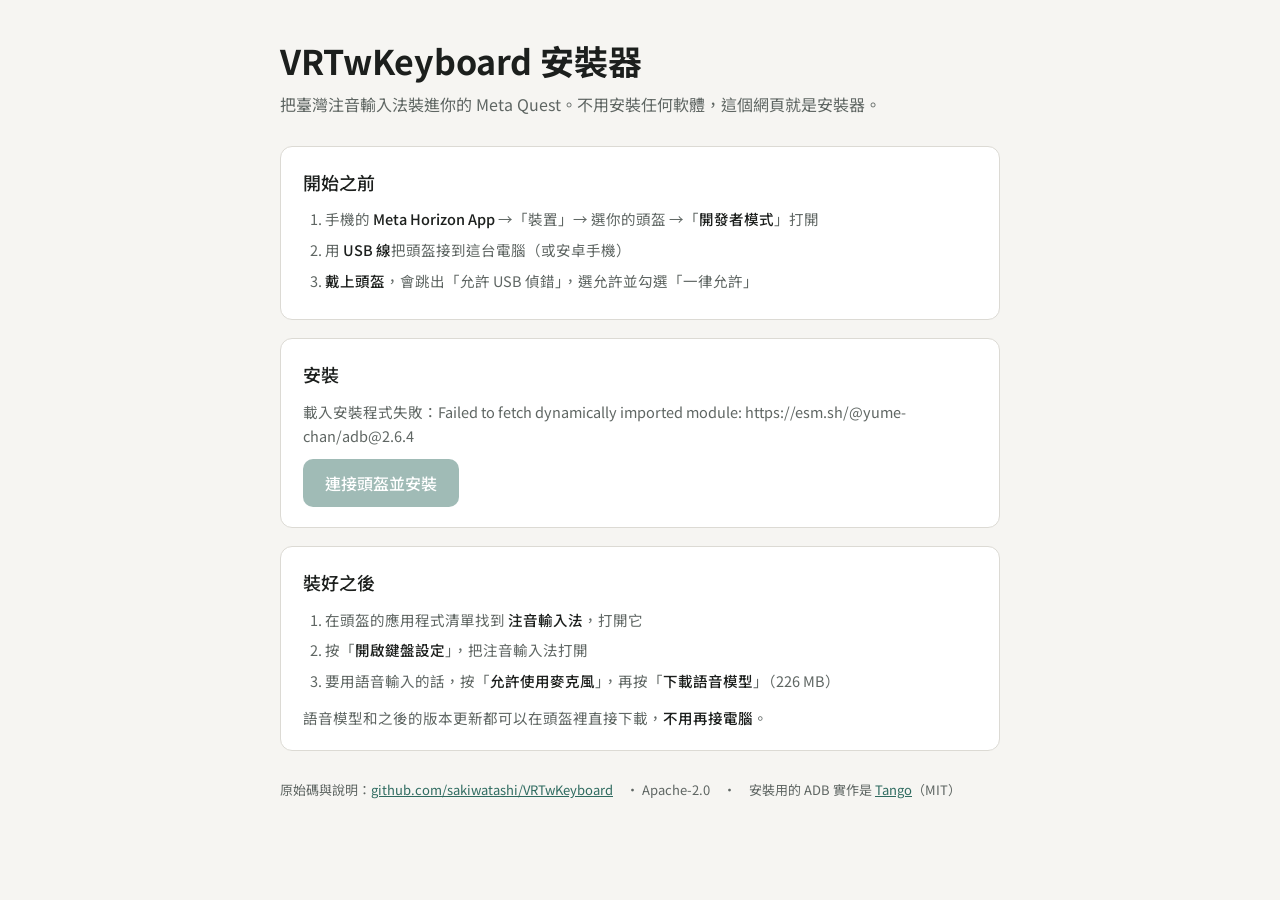
==== docs/index.html @ 4929b1c5 "debug: 印出 authenticate 階段收到的原始 ADB 封包 adb server 沒在跑，排除跟瀏覽器搶 USB 介面的可能；下一步要看 頭盔到底有沒有回應，還是回應了但卡在協商的哪一" ====
<!doctype html>
<html lang="zh-Hant">
<head>
<meta charset="utf-8">
<meta name="viewport" content="width=device-width, initial-scale=1, viewport-fit=cover">
<title>VRTwKeyboard 安裝器</title>
<link rel="stylesheet" href="https://fonts.googleapis.com/css2?family=Noto+Sans+TC:wght@400;500;700&display=swap">
<style>
  :root {
    --ground: #f6f5f2;
    --card: #ffffff;
    --ink: #1c1f1d;
    --dim: #5f6663;
    --line: #dcdad4;
    --jade: #2f6b60;
    --jade-soft: #e6efeb;
    --gold: #8a6a12;
    --danger: #9e2820;
  }
  @media (prefers-color-scheme: dark) {
    :root:not([data-theme="light"]) {
      --ground: #14181a; --card: #1c2225; --ink: #e6ece9; --dim: #97a29e;
      --line: #2d3538; --jade: #7fc0b0; --jade-soft: #1e2a2a; --gold: #d9b84a; --danger: #e08a7e;
    }
  }
  :root[data-theme="dark"] {
    --ground: #14181a; --card: #1c2225; --ink: #e6ece9; --dim: #97a29e;
    --line: #2d3538; --jade: #7fc0b0; --jade-soft: #1e2a2a; --gold: #d9b84a; --danger: #e08a7e;
  }
  * { box-sizing: border-box; }
  body {
    margin: 0; background: var(--ground); color: var(--ink);
    font-family: "Noto Sans TC", system-ui, sans-serif; line-height: 1.7;
  }
  .wrap { max-width: 760px; margin: 0 auto; padding-block: 40px 64px; padding-left: 20px; padding-right: 20px; }
  h1 { font-size: clamp(26px, 5vw, 34px); margin: 0 0 8px; line-height: 1.25; text-wrap: balance; }
  .sub { color: var(--dim); margin: 0 0 28px; }
  .card {
    background: var(--card); border: 1px solid var(--line); border-radius: 12px;
    padding: 20px 22px; margin-bottom: 18px;
  }
  .card h2 { font-size: 18px; margin: 0 0 10px; font-weight: 500; }
  .card p { margin: 0 0 10px; color: var(--dim); font-size: 14.5px; }
  .card p:last-child { margin-bottom: 0; }
  ol { margin: 0; padding-left: 22px; color: var(--dim); font-size: 14.5px; }
  ol li { margin-bottom: 6px; }
  strong { color: var(--ink); font-weight: 500; }
  button {
    appearance: none; font-family: inherit; font-size: 16px; font-weight: 500;
    padding: 12px 22px; border-radius: 10px; cursor: pointer;
    background: var(--jade); color: #fff; border: 0;
  }
  button:disabled { opacity: .45; cursor: not-allowed; }
  button.ghost { background: transparent; color: var(--jade); border: 1px solid var(--jade); }
  .row { display: flex; gap: 10px; flex-wrap: wrap; align-items: center; margin-top: 4px; }
  #log {
    margin-top: 14px; font-size: 13px; font-family: ui-monospace, "Cascadia Mono", monospace;
    background: var(--jade-soft); border-radius: 8px; padding: 12px 14px;
    white-space: pre-wrap; word-break: break-word; max-height: 300px; overflow-y: auto;
    color: var(--ink);
  }
  #log:empty { display: none; }
  .bar { height: 8px; background: var(--line); border-radius: 999px; overflow: hidden; margin-top: 12px; }
  .bar > i { display: block; height: 100%; width: 0; background: var(--jade); transition: width .2s; }
  .warn { color: var(--danger); }
  .ok { color: var(--jade); font-weight: 500; }
  code { background: var(--jade-soft); padding: 2px 6px; border-radius: 4px; font-size: 13px; }
  a { color: var(--jade); }
  .foot { color: var(--dim); font-size: 13px; margin-top: 28px; }
  #unsupported { display: none; }
</style>
</head>
<body>
<div class="wrap">
  <h1>VRTwKeyboard 安裝器</h1>
  <p class="sub">把臺灣注音輸入法裝進你的 Meta Quest。不用安裝任何軟體，這個網頁就是安裝器。</p>

  <div class="card" id="unsupported">
    <h2 class="warn">這個瀏覽器不支援</h2>
    <p>安裝需要 <strong>WebUSB</strong>，只有 Chromium 系的瀏覽器有：<strong>Chrome</strong>、<strong>Edge</strong>、<strong>Opera</strong>。
       Safari 與 Firefox 都不支援。</p>
    <p>手機也可以——用<strong>安卓手機的 Chrome</strong> 加一條 OTG 線同樣能裝。iPhone 不行。</p>
    <p>另外，<strong>不能用頭盔自己的瀏覽器</strong>：裝置沒辦法用 USB 連自己。</p>
  </div>

  <div class="card">
    <h2>開始之前</h2>
    <ol>
      <li>手機的 <strong>Meta Horizon App</strong> →「裝置」→ 選你的頭盔 →「<strong>開發者模式</strong>」打開</li>
      <li>用 <strong>USB 線</strong>把頭盔接到這台電腦（或安卓手機）</li>
      <li><strong>戴上頭盔</strong>，會跳出「允許 USB 偵錯」，選允許並勾選「一律允許」</li>
    </ol>
  </div>

  <div class="card">
    <h2>安裝</h2>
    <p id="status">準備好之後按下面的按鈕，瀏覽器會請你選擇裝置。</p>
    <div class="row">
      <button id="install">連接頭盔並安裝</button>
      <button id="reload" class="ghost" hidden>重新開始</button>
    </div>
    <div class="bar" hidden id="barwrap"><i id="bar"></i></div>
    <div id="log"></div>
  </div>

  <div class="card">
    <h2>裝好之後</h2>
    <ol>
      <li>在頭盔的應用程式清單找到 <strong>注音輸入法</strong>，打開它</li>
      <li>按「<strong>開啟鍵盤設定</strong>」，把注音輸入法打開</li>
      <li>要用語音輸入的話，按「<strong>允許使用麥克風</strong>」，再按「<strong>下載語音模型</strong>」（226 MB）</li>
    </ol>
    <p style="margin-top:12px">語音模型和之後的版本更新都可以在頭盔裡直接下載，<strong>不用再接電腦</strong>。</p>
  </div>

  <p class="foot">
    原始碼與說明：<a href="https://github.com/sakiwatashi/VRTwKeyboard">github.com/sakiwatashi/VRTwKeyboard</a>　·
    Apache-2.0　·　安裝用的 ADB 實作是 <a href="https://github.com/yume-chan/ya-webadb">Tango</a>（MIT）
  </p>
</div>

<script type="module">
const REPO = "sakiwatashi/VRTwKeyboard";
const logEl = document.getElementById("log");
const statusEl = document.getElementById("status");
const installBtn = document.getElementById("install");
const reloadBtn = document.getElementById("reload");
const barWrap = document.getElementById("barwrap");
const bar = document.getElementById("bar");

function log(line, cls) {
  const span = document.createElement("div");
  if (cls) span.className = cls;
  span.textContent = line;
  logEl.appendChild(span);
  logEl.scrollTop = logEl.scrollHeight;
}
function setProgress(fraction) {
  barWrap.hidden = false;
  bar.style.width = Math.max(0, Math.min(1, fraction)) * 100 + "%";
}

if (!("usb" in navigator)) {
  document.getElementById("unsupported").style.display = "block";
  installBtn.disabled = true;
  statusEl.textContent = "這個瀏覽器沒有 WebUSB，無法安裝。";
}

// 函式庫在「頁面載入時」就開始抓，不能等按鈕按下去才抓。
// Chrome 要求 requestDevice() 必須在使用者點擊後的短暫授權期內呼叫（約 5 秒），
// 而從 esm.sh 抓四個模組要好幾秒——等載完授權期早就過了，
// 瀏覽器會回「Must be handling a user gesture to show a permission request」。
// 2026-09-17 實機就是這樣失敗的。
let libraries = null;
const librariesReady = (async () => {
  const [adbMod, usbMod, credMod, binMod] = await Promise.all([
    import("https://esm.sh/@yume-chan/adb@2.6.4"),
    import("https://esm.sh/@yume-chan/adb-daemon-webusb@2.3.2"),
    import("https://esm.sh/@yume-chan/adb-credential-web@2.1.0"),
    import("https://esm.sh/@yume-chan/android-bin@2.1.0"),
  ]);
  const loaded = {
    Adb: adbMod.Adb,
    AdbDaemonTransport: adbMod.AdbDaemonTransport,
    AdbDaemonWebUsbDeviceManager: usbMod.AdbDaemonWebUsbDeviceManager,
    // 這個是 default export，不是具名匯出
    AdbWebCredentialStore: credMod.default ?? credMod.AdbWebCredentialStore,
    PackageManager: binMod.PackageManager,
  };
  for (const [name, value] of Object.entries(loaded)) {
    if (!value) throw new Error("函式庫載入不完整：缺少 " + name);
  }
  libraries = loaded;
  return loaded;
})();

if ("usb" in navigator) {
  const original = installBtn.textContent;
  installBtn.disabled = true;
  installBtn.textContent = "準備中…";
  librariesReady.then(
    () => {
      installBtn.disabled = false;
      installBtn.textContent = original;
      statusEl.textContent = "準備好了。按下面的按鈕，瀏覽器會請你選擇裝置。";
    },
    (error) => {
      installBtn.textContent = original;
      statusEl.textContent = "載入安裝程式失敗：" + (error && error.message ? error.message : error);
    },
  );
}

reloadBtn.addEventListener("click", () => location.reload());

installBtn.addEventListener("click", async () => {
  installBtn.disabled = true;
  logEl.textContent = "";
  try {
    await run();
  } catch (error) {
    log("失敗：" + (error && error.message ? error.message : error), "warn");
    statusEl.textContent = "沒有裝成功。看下面的訊息，修正之後可以重試。";
    reloadBtn.hidden = false;
    installBtn.disabled = false;
  }
});

async function run() {
  // **第一件事就是跳選裝置的視窗**，不要先做任何會花時間的事——
  // 瀏覽器的授權期很短，中間插一個網路請求就會過期。
  if (!libraries) throw new Error("安裝程式還在載入，請等按鈕變成可按再試");
  const { Adb, AdbDaemonTransport, AdbDaemonWebUsbDeviceManager, AdbWebCredentialStore, PackageManager } = libraries;

  const manager = AdbDaemonWebUsbDeviceManager.BROWSER;
  if (!manager) throw new Error("這個瀏覽器不支援 WebUSB");

  statusEl.textContent = "請在跳出的視窗選擇你的頭盔。";
  log("等待選擇裝置…");
  const device = await manager.requestDevice();
  if (!device) throw new Error("沒有選擇裝置（視窗被關掉，或清單裡沒有頭盔）");
  log("裝置：" + (device.name || "Quest"));

  statusEl.textContent = "連線中。如果頭盔跳出「允許 USB 偵錯」，請戴上頭盔按允許。";
  log("連線中…（頭盔上可能要按「允許 USB 偵錯」）");
  const connection = await device.connect();
  log("USB 已開啟，等待頭盔回應偵錯授權…");

  // 除錯用：把收到的原始 ADB 封包印出來，這樣卡住時能看出
  // 究竟是頭盔完全沒回應、還是有回應但卡在協商的哪一步。
  try {
    const [passthrough, tap] = connection.readable.tee();
    connection.readable = passthrough;
    (async () => {
      const reader = tap.getReader();
      try {
        for (;;) {
          const { done, value } = await reader.read();
          if (done) break;
          log(
            "封包 <- " +
              JSON.stringify(value, (_key, v) => (v instanceof Uint8Array ? "<" + v.length + " bytes>" : v)),
          );
        }
      } catch (e) {
        // 連線關閉或出錯時 tee 出來的分支也會跟著結束，不用特別處理
      }
    })();
  } catch (e) {
    log("（無法窺視底層封包：" + (e && e.message ? e.message : e) + "）");
  }

  const credential = new AdbWebCredentialStore("VRTwKeyboard");
  const authTimeout = new Promise((_, reject) =>
    setTimeout(
      () =>
        reject(
          new Error(
            "等了 20 秒頭盔都沒回應。請戴上頭盔看有沒有跳出「允許 USB 偵錯」的視窗並按允許；" +
              "如果沒有跳出，去頭盔的「設定 > 系統 > 開發人員」確認 USB 偵錯是開著的，" +
              "然後按「重新開始」再試一次。",
          ),
        ),
      20000,
    ),
  );
  const transport = await Promise.race([
    AdbDaemonTransport.authenticate({
      serial: device.serial,
      connection,
      credentialStore: credential,
    }),
    authTimeout,
  ]);
  const adb = new Adb(transport);
  log("已連線", "ok");

  statusEl.textContent = "取得最新版本…";
  log("查詢最新 release…");
  const release = await fetch("https://api.github.com/repos/" + REPO + "/releases/latest", {
    headers: { Accept: "application/vnd.github+json" },
  }).then((r) => {
    if (!r.ok) throw new Error("查不到 release（HTTP " + r.status + "）");
    return r.json();
  });
  const asset = (release.assets || []).find((a) => a.name.toLowerCase().endsWith(".apk"));
  if (!asset) throw new Error(release.tag_name + " 沒有附 APK");
  log("版本 " + release.tag_name + "　" + (asset.size / 1048576).toFixed(1) + " MB");

  statusEl.textContent = "下載 APK…";
  const response = await fetch(asset.browser_download_url);
  if (!response.ok) throw new Error("下載失敗（HTTP " + response.status + "）");
  const total = asset.size;
  const reader = response.body.getReader();
  const chunks = [];
  let received = 0;
  while (true) {
    const { done, value } = await reader.read();
    if (done) break;
    chunks.push(value);
    received += value.length;
    setProgress(received / total);
    statusEl.textContent = "下載 APK… " + (received / 1048576).toFixed(1) + " / " + (total / 1048576).toFixed(1) + " MB";
  }
  const apk = new Blob(chunks, { type: "application/vnd.android.package-archive" });
  log("下載完成 " + (apk.size / 1048576).toFixed(1) + " MB", "ok");
  if (apk.size !== total) throw new Error("下載的大小不對，可能中斷了");

  statusEl.textContent = "安裝中。這一步可能要一兩分鐘，不要拔線。";
  log("安裝中…（不要拔線）");
  setProgress(0);
  const pm = new PackageManager(adb);
  try {
    await pm.installStream(apk.size, apk.stream());
  } catch (error) {
    const message = String((error && error.message) || error);
    // 裝過舊版（例如自己建置的 debug 版）的人一定會撞到這個：
    // Android 不允許用不同金鑰覆蓋安裝。訊息本身看不懂，要翻成人話並給出路。
    if (message.includes("SIGNATURE") || message.includes("UPDATE_INCOMPATIBLE")) {
      log("偵測到裝置上已有另一個來源的舊版本。", "warn");
      statusEl.textContent = "需要先移除舊版才能安裝。舊版的語音模型也會一併刪掉。";
      if (!confirm(`裝置上已經有一個用不同金鑰簽署的舊版本（例如你自己建置的版本）。

Android 不允許直接覆蓋，必須先移除舊版。
移除會連同已下載的語音模型一起刪掉，之後可以在頭盔裡重新下載。

要移除並繼續嗎？`)) {
        throw new Error("已取消。你也可以自己在頭盔上移除「注音輸入法」之後再試一次。");
      }
      log("移除舊版…");
      await pm.uninstall("tw.pinnedbopomofo.quest");
      log("已移除，重新安裝…");
      const retry = await fetch(asset.browser_download_url);
      if (!retry.ok) throw new Error("重新下載失敗（HTTP " + retry.status + "）");
      await pm.installStream(asset.size, retry.body);
    } else {
      throw error;
    }
  }
  log("安裝完成", "ok");

  statusEl.textContent = "啟用輸入法…";
  try {
    await adb.subprocess.noneProtocol.spawnWaitText(
      "ime enable tw.pinnedbopomofo.quest/.ZhuyinImeService",
    );
    await adb.subprocess.noneProtocol.spawnWaitText(
      "ime set tw.pinnedbopomofo.quest/.ZhuyinImeService",
    );
    const list = await adb.subprocess.noneProtocol.spawnWaitText("ime list -s");
    if (list.includes("tw.pinnedbopomofo.quest")) {
      log("輸入法已啟用", "ok");
    } else {
      log("自動啟用沒成功，請在頭盔裡的 App 按「開啟鍵盤設定」手動打開。");
    }
  } catch (error) {
    log("自動啟用沒成功，請在頭盔裡的 App 按「開啟鍵盤設定」手動打開。");
  }

  setProgress(1);
  statusEl.textContent = "裝好了！可以拔線，接下來的步驟在頭盔裡完成。";
  log("完成。請看下面「裝好之後」的三個步驟。", "ok");
  reloadBtn.hidden = false;
  await adb.close().catch(() => {});
}
</script>
</body>
</html>
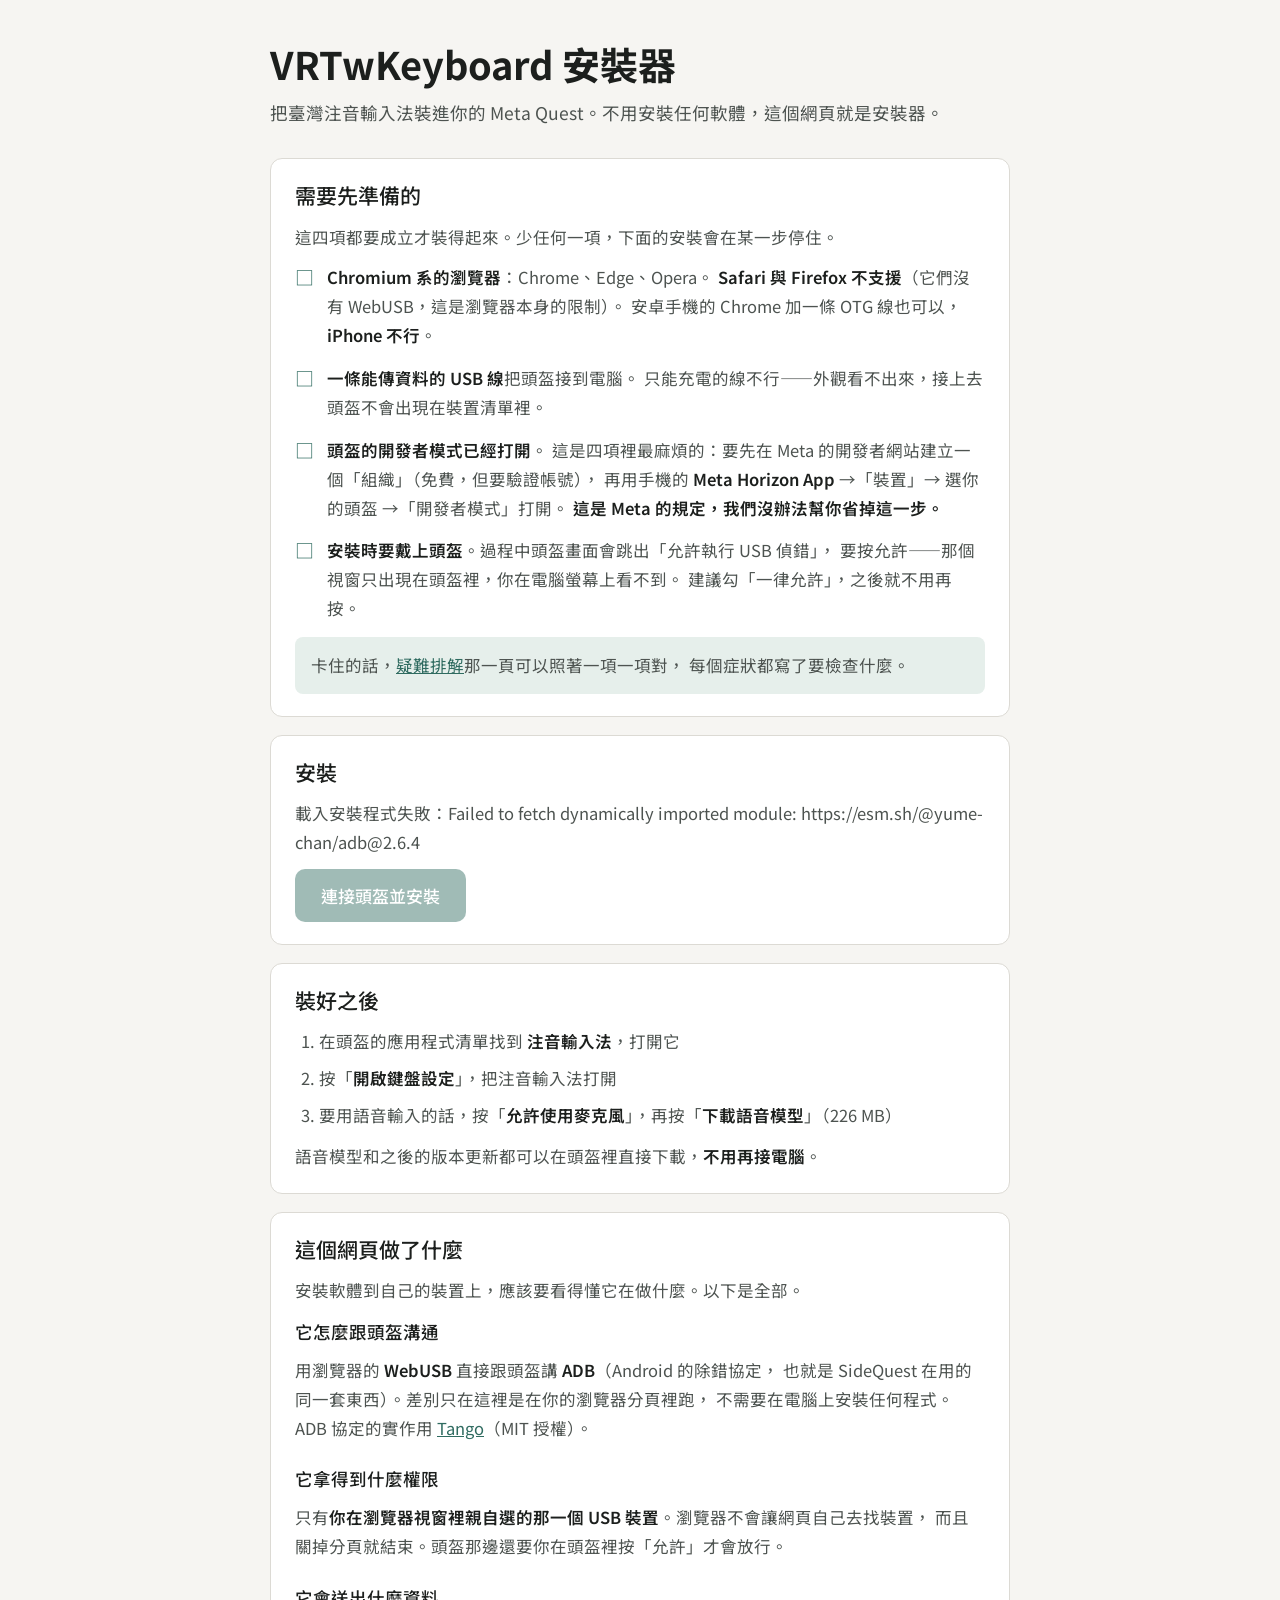
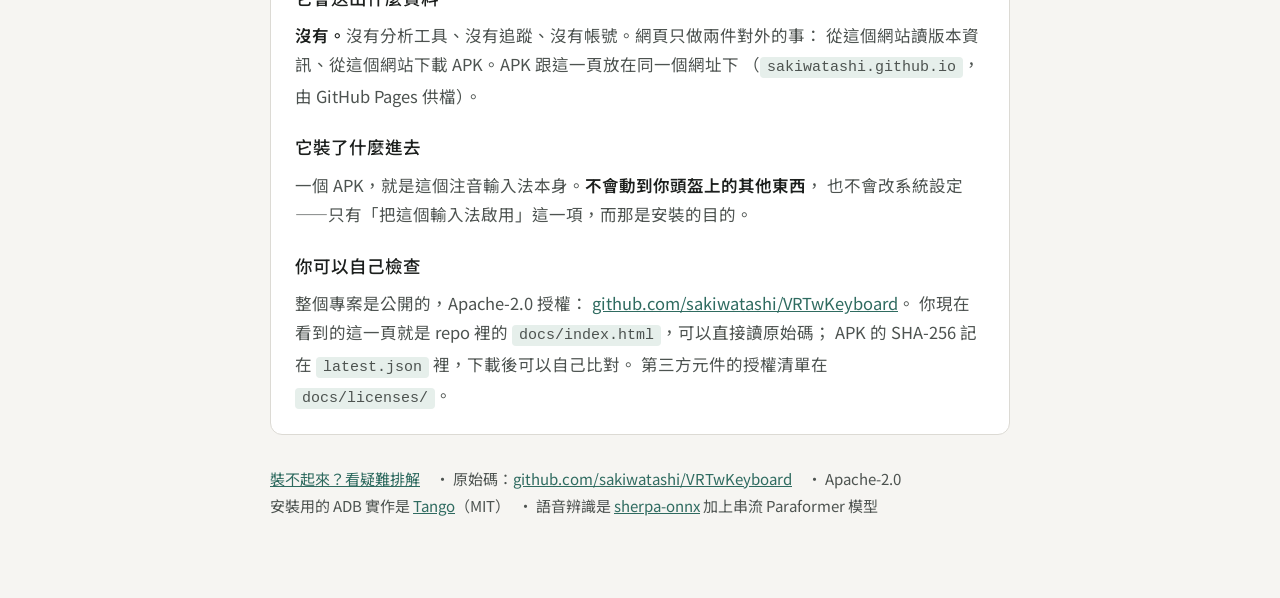
==== commit 4f45fd4c: "feat: 安裝頁字體放大、補上前提條件與透明度說明，新增疑難排解頁 使用者回報網頁的字太小，而且「不用安裝任何軟體」這句話容易讓人以為 什麼都不用準備——實際上開發者模式那一關擋掉很多人。  - 內" ====
--- a/docs/index.html
+++ b/docs/index.html
@@ -5,70 +5,7 @@
 <meta name="viewport" content="width=device-width, initial-scale=1, viewport-fit=cover">
 <title>VRTwKeyboard 安裝器</title>
 <link rel="stylesheet" href="https://fonts.googleapis.com/css2?family=Noto+Sans+TC:wght@400;500;700&display=swap">
-<style>
-  :root {
-    --ground: #f6f5f2;
-    --card: #ffffff;
-    --ink: #1c1f1d;
-    --dim: #5f6663;
-    --line: #dcdad4;
-    --jade: #2f6b60;
-    --jade-soft: #e6efeb;
-    --gold: #8a6a12;
-    --danger: #9e2820;
-  }
-  @media (prefers-color-scheme: dark) {
-    :root:not([data-theme="light"]) {
-      --ground: #14181a; --card: #1c2225; --ink: #e6ece9; --dim: #97a29e;
-      --line: #2d3538; --jade: #7fc0b0; --jade-soft: #1e2a2a; --gold: #d9b84a; --danger: #e08a7e;
-    }
-  }
-  :root[data-theme="dark"] {
-    --ground: #14181a; --card: #1c2225; --ink: #e6ece9; --dim: #97a29e;
-    --line: #2d3538; --jade: #7fc0b0; --jade-soft: #1e2a2a; --gold: #d9b84a; --danger: #e08a7e;
-  }
-  * { box-sizing: border-box; }
-  body {
-    margin: 0; background: var(--ground); color: var(--ink);
-    font-family: "Noto Sans TC", system-ui, sans-serif; line-height: 1.7;
-  }
-  .wrap { max-width: 760px; margin: 0 auto; padding-block: 40px 64px; padding-left: 20px; padding-right: 20px; }
-  h1 { font-size: clamp(26px, 5vw, 34px); margin: 0 0 8px; line-height: 1.25; text-wrap: balance; }
-  .sub { color: var(--dim); margin: 0 0 28px; }
-  .card {
-    background: var(--card); border: 1px solid var(--line); border-radius: 12px;
-    padding: 20px 22px; margin-bottom: 18px;
-  }
-  .card h2 { font-size: 18px; margin: 0 0 10px; font-weight: 500; }
-  .card p { margin: 0 0 10px; color: var(--dim); font-size: 14.5px; }
-  .card p:last-child { margin-bottom: 0; }
-  ol { margin: 0; padding-left: 22px; color: var(--dim); font-size: 14.5px; }
-  ol li { margin-bottom: 6px; }
-  strong { color: var(--ink); font-weight: 500; }
-  button {
-    appearance: none; font-family: inherit; font-size: 16px; font-weight: 500;
-    padding: 12px 22px; border-radius: 10px; cursor: pointer;
-    background: var(--jade); color: #fff; border: 0;
-  }
-  button:disabled { opacity: .45; cursor: not-allowed; }
-  button.ghost { background: transparent; color: var(--jade); border: 1px solid var(--jade); }
-  .row { display: flex; gap: 10px; flex-wrap: wrap; align-items: center; margin-top: 4px; }
-  #log {
-    margin-top: 14px; font-size: 13px; font-family: ui-monospace, "Cascadia Mono", monospace;
-    background: var(--jade-soft); border-radius: 8px; padding: 12px 14px;
-    white-space: pre-wrap; word-break: break-word; max-height: 300px; overflow-y: auto;
-    color: var(--ink);
-  }
-  #log:empty { display: none; }
-  .bar { height: 8px; background: var(--line); border-radius: 999px; overflow: hidden; margin-top: 12px; }
-  .bar > i { display: block; height: 100%; width: 0; background: var(--jade); transition: width .2s; }
-  .warn { color: var(--danger); }
-  .ok { color: var(--jade); font-weight: 500; }
-  code { background: var(--jade-soft); padding: 2px 6px; border-radius: 4px; font-size: 13px; }
-  a { color: var(--jade); }
-  .foot { color: var(--dim); font-size: 13px; margin-top: 28px; }
-  #unsupported { display: none; }
-</style>
+<link rel="stylesheet" href="style.css">
 </head>
 <body>
 <div class="wrap">
@@ -84,12 +21,24 @@
   </div>
 
   <div class="card">
-    <h2>開始之前</h2>
-    <ol>
-      <li>手機的 <strong>Meta Horizon App</strong> →「裝置」→ 選你的頭盔 →「<strong>開發者模式</strong>」打開</li>
-      <li>用 <strong>USB 線</strong>把頭盔接到這台電腦（或安卓手機）</li>
-      <li><strong>戴上頭盔</strong>，會跳出「允許 USB 偵錯」，選允許並勾選「一律允許」</li>
-    </ol>
+    <h2>需要先準備的</h2>
+    <p>這四項都要成立才裝得起來。少任何一項，下面的安裝會在某一步停住。</p>
+    <ul class="req">
+      <li><strong>Chromium 系的瀏覽器</strong>：Chrome、Edge、Opera。
+          <strong>Safari 與 Firefox 不支援</strong>（它們沒有 WebUSB，這是瀏覽器本身的限制）。
+          安卓手機的 Chrome 加一條 OTG 線也可以，<strong>iPhone 不行</strong>。</li>
+      <li><strong>一條能傳資料的 USB 線</strong>把頭盔接到電腦。
+          只能充電的線不行——外觀看不出來，接上去頭盔不會出現在裝置清單裡。</li>
+      <li><strong>頭盔的開發者模式已經打開</strong>。
+          這是四項裡最麻煩的：要先在 Meta 的開發者網站建立一個「組織」（免費，但要驗證帳號），
+          再用手機的 <strong>Meta Horizon App</strong> →「裝置」→ 選你的頭盔 →「開發者模式」打開。
+          <strong>這是 Meta 的規定，我們沒辦法幫你省掉這一步。</strong></li>
+      <li><strong>安裝時要戴上頭盔</strong>。過程中頭盔畫面會跳出「允許執行 USB 偵錯」，
+          要按允許——那個視窗只出現在頭盔裡，你在電腦螢幕上看不到。
+          建議勾「一律允許」，之後就不用再按。</li>
+    </ul>
+    <p class="note">卡住的話，<a href="help.html">疑難排解</a>那一頁可以照著一項一項對，
+       每個症狀都寫了要檢查什麼。</p>
   </div>
 
   <div class="card">
@@ -113,9 +62,43 @@
     <p style="margin-top:12px">語音模型和之後的版本更新都可以在頭盔裡直接下載，<strong>不用再接電腦</strong>。</p>
   </div>
 
+  <div class="card">
+    <h2>這個網頁做了什麼</h2>
+    <p>安裝軟體到自己的裝置上，應該要看得懂它在做什麼。以下是全部。</p>
+
+    <h3>它怎麼跟頭盔溝通</h3>
+    <p>用瀏覽器的 <strong>WebUSB</strong> 直接跟頭盔講 <strong>ADB</strong>（Android 的除錯協定，
+       也就是 SideQuest 在用的同一套東西）。差別只在這裡是在你的瀏覽器分頁裡跑，
+       不需要在電腦上安裝任何程式。ADB 協定的實作用
+       <a href="https://github.com/yume-chan/ya-webadb">Tango</a>（MIT 授權）。</p>
+
+    <h3>它拿得到什麼權限</h3>
+    <p>只有<strong>你在瀏覽器視窗裡親自選的那一個 USB 裝置</strong>。瀏覽器不會讓網頁自己去找裝置，
+       而且關掉分頁就結束。頭盔那邊還要你在頭盔裡按「允許」才會放行。</p>
+
+    <h3>它會送出什麼資料</h3>
+    <p><strong>沒有。</strong>沒有分析工具、沒有追蹤、沒有帳號。網頁只做兩件對外的事：
+       從這個網站讀版本資訊、從這個網站下載 APK。APK 跟這一頁放在同一個網址下
+       （<code>sakiwatashi.github.io</code>，由 GitHub Pages 供檔）。</p>
+
+    <h3>它裝了什麼進去</h3>
+    <p>一個 APK，就是這個注音輸入法本身。<strong>不會動到你頭盔上的其他東西</strong>，
+       也不會改系統設定——只有「把這個輸入法啟用」這一項，而那是安裝的目的。</p>
+
+    <h3>你可以自己檢查</h3>
+    <p>整個專案是公開的，Apache-2.0 授權：
+       <a href="https://github.com/sakiwatashi/VRTwKeyboard">github.com/sakiwatashi/VRTwKeyboard</a>。
+       你現在看到的這一頁就是 repo 裡的 <code>docs/index.html</code>，可以直接讀原始碼；
+       APK 的 SHA-256 記在 <code>latest.json</code> 裡，下載後可以自己比對。
+       第三方元件的授權清單在 <code>docs/licenses/</code>。</p>
+  </div>
+
   <p class="foot">
-    原始碼與說明：<a href="https://github.com/sakiwatashi/VRTwKeyboard">github.com/sakiwatashi/VRTwKeyboard</a>　·
-    Apache-2.0　·　安裝用的 ADB 實作是 <a href="https://github.com/yume-chan/ya-webadb">Tango</a>（MIT）
+    <a href="help.html">裝不起來？看疑難排解</a>　·
+    原始碼：<a href="https://github.com/sakiwatashi/VRTwKeyboard">github.com/sakiwatashi/VRTwKeyboard</a>　·
+    Apache-2.0<br>
+    安裝用的 ADB 實作是 <a href="https://github.com/yume-chan/ya-webadb">Tango</a>（MIT）　·
+    語音辨識是 <a href="https://github.com/k2-fsa/sherpa-onnx">sherpa-onnx</a> 加上串流 Paraformer 模型
   </p>
 </div>
 
@@ -131,10 +114,12 @@
 function log(line, cls) {
   const span = document.createElement("div");
   if (cls) span.className = cls;
-  span.textContent = line;
+  const time = new Date().toTimeString().slice(0, 8) + "." + String(new Date().getMilliseconds()).padStart(3, "0");
+  span.textContent = "[" + time + "] " + line;
   logEl.appendChild(span);
   logEl.scrollTop = logEl.scrollHeight;
 }
+
 function setProgress(fraction) {
   barWrap.hidden = false;
   bar.style.width = Math.max(0, Math.min(1, fraction)) * 100 + "%";
@@ -144,6 +129,16 @@
   document.getElementById("unsupported").style.display = "block";
   installBtn.disabled = true;
   statusEl.textContent = "這個瀏覽器沒有 WebUSB，無法安裝。";
+} else {
+  // 全程監控 USB 插拔，不管有沒有在跑安裝流程都會印出來。
+  // 這樣頭盔中途斷線（例如進入待機）或被別的程式搶走介面時，
+  // 能直接看到「什麼時候斷的」，不用只靠卡住 20 秒之後的猜測。
+  navigator.usb.addEventListener("connect", (e) => {
+    log("USB 事件：偵測到裝置接上（" + (e.device.productName || e.device.serialNumber || "未知裝置") + "）", "ok");
+  });
+  navigator.usb.addEventListener("disconnect", (e) => {
+    log("USB 事件：裝置斷線（" + (e.device.productName || e.device.serialNumber || "未知裝置") + "）", "warn");
+  });
 }
 
 // 函式庫在「頁面載入時」就開始抓，不能等按鈕按下去才抓。
@@ -153,16 +148,15 @@
 // 2026-09-17 實機就是這樣失敗的。
 let libraries = null;
 const librariesReady = (async () => {
-  const [adbMod, usbMod, credMod, binMod] = await Promise.all([
+  const [adbMod, credMod, binMod] = await Promise.all([
     import("https://esm.sh/@yume-chan/adb@2.6.4"),
-    import("https://esm.sh/@yume-chan/adb-daemon-webusb@2.3.2"),
     import("https://esm.sh/@yume-chan/adb-credential-web@2.1.0"),
     import("https://esm.sh/@yume-chan/android-bin@2.1.0"),
   ]);
   const loaded = {
     Adb: adbMod.Adb,
     AdbDaemonTransport: adbMod.AdbDaemonTransport,
-    AdbDaemonWebUsbDeviceManager: usbMod.AdbDaemonWebUsbDeviceManager,
+    AdbPacket: adbMod.AdbPacket,
     // 這個是 default export，不是具名匯出
     AdbWebCredentialStore: credMod.default ?? credMod.AdbWebCredentialStore,
     PackageManager: binMod.PackageManager,
@@ -193,6 +187,12 @@
 
 reloadBtn.addEventListener("click", () => location.reload());
 
+// 失敗時 Promise.race 丟掉的那個 authenticate() 呼叫還在背景繼續等，
+// 一直握著 USB 介面不放——不主動關閉的話，連 adb.exe 都會看不到裝置，
+// 一定要整個分頁關掉才會放。這裡記住目前抓到的裝置，失敗時強制關閉它。
+let activeDevice = null;
+let activeInterfaceNumber = null;
+
 installBtn.addEventListener("click", async () => {
   installBtn.disabled = true;
   logEl.textContent = "";
@@ -200,68 +200,136 @@
     await run();
   } catch (error) {
     log("失敗：" + (error && error.message ? error.message : error), "warn");
+    if (activeDevice) {
+      try {
+        // activeDevice 現在是原生 USBDevice（不再是 Tango 的包裝物件，沒有 .raw）。
+        // 關掉之前先放掉介面，否則下一次連線會拿到還被 claim 住的介面。
+        try { await activeDevice.releaseInterface(activeInterfaceNumber); } catch (e) {}
+        await activeDevice.close();
+        log("已釋放 USB 連線。");
+      } catch (e) {
+        // 裝置可能已經斷線，不用特別處理
+      }
+      activeDevice = null;
+    }
     statusEl.textContent = "沒有裝成功。看下面的訊息，修正之後可以重試。";
     reloadBtn.hidden = false;
     installBtn.disabled = false;
   }
 });
+
+// 自己接的 ADB 連線，取代 @yume-chan/adb-daemon-webusb。
+// AdbDaemonTransport.authenticate() 只要一個 { readable, writable }：
+// readable 吐出 { command, arg0, arg1, payload }，writable 收下要送出的封包。
+//
+// 讀：先讀固定 24 位元組的標頭，再照標頭宣告的長度讀 payload。
+//     一定要把 payload 讀完，否則殘料會留在端點裡害下一次連線出錯（實測踩過）。
+// 寫：authenticate() 送進來的封包包在 Consumable 裡，拆開、用 AdbPacket.serialize()
+//     轉成位元組再送出，送完呼叫 consume() 告訴上游可以繼續。
+function makeAdbConnection(device, endpointIn, endpointOut, AdbPacket) {
+  const readable = new ReadableStream({
+    async pull(controller) {
+      for (;;) {
+        const head = await device.transferIn(endpointIn.endpointNumber, 24);
+        if (!head.data || head.data.byteLength < 24) continue;
+        const view = head.data;
+        const command = view.getUint32(0, true);
+        const arg0 = view.getUint32(4, true);
+        const arg1 = view.getUint32(8, true);
+        const payloadLength = view.getUint32(12, true);
+        let payload = new Uint8Array(0);
+        if (payloadLength > 0) {
+          const body = await device.transferIn(endpointIn.endpointNumber, payloadLength);
+          payload = new Uint8Array(
+            body.data.buffer.slice(body.data.byteOffset, body.data.byteOffset + body.data.byteLength),
+          );
+        }
+        controller.enqueue({ command, arg0, arg1, payload });
+        return;
+      }
+    },
+  });
+
+  const writable = new WritableStream({
+    async write(chunk) {
+      const wrapped = chunk && typeof chunk.consume === "function";
+      const packet = wrapped ? chunk.value : chunk;
+      const bytes = AdbPacket.serialize(packet);
+      await device.transferOut(endpointOut.endpointNumber, bytes);
+      // 長度剛好是端點封包大小的整數倍時，要補一個空包告訴對方「這包送完了」。
+      if (bytes.length !== 0 && bytes.length % endpointOut.packetSize === 0) {
+        await device.transferOut(endpointOut.endpointNumber, new Uint8Array(0));
+      }
+      if (wrapped) chunk.consume();
+    },
+  });
+
+  return { readable, writable };
+}
 
 async function run() {
   // **第一件事就是跳選裝置的視窗**，不要先做任何會花時間的事——
   // 瀏覽器的授權期很短，中間插一個網路請求就會過期。
   if (!libraries) throw new Error("安裝程式還在載入，請等按鈕變成可按再試");
-  const { Adb, AdbDaemonTransport, AdbDaemonWebUsbDeviceManager, AdbWebCredentialStore, PackageManager } = libraries;
-
-  const manager = AdbDaemonWebUsbDeviceManager.BROWSER;
-  if (!manager) throw new Error("這個瀏覽器不支援 WebUSB");
+  const { Adb, AdbDaemonTransport, AdbPacket, AdbWebCredentialStore, PackageManager } = libraries;
+
+  // 2026-09-18：這裡原本用 @yume-chan/adb-daemon-webusb 的 requestDevice() + connect()。
+  // 實測（探針 5）證實那個套件的寫入端在這個環境下會把封包序列化成空的：
+  // transferOut 收到 byteLength=0 的 Uint8Array，回報 status=ok、已寫入 0，
+  // 於是 CNXN 從未離開電腦，頭盔什麼都沒收到，authenticate() 就永遠等下去——
+  // 全程沒有錯誤、沒有斷線、頭盔也不會跳授權框。
+  //
+  // 探針 6 證實：改用原生 WebUSB 自己接連線就完全正常，
+  // 頭盔會跳授權框，握手在按下允許後隨即完成。
+  // 所以這裡不用那個套件，只保留 @yume-chan/adb 的協定實作。
+  const ADB_INTERFACE = { classCode: 0xff, subclassCode: 0x42, protocolCode: 0x01 };
 
   statusEl.textContent = "請在跳出的視窗選擇你的頭盔。";
   log("等待選擇裝置…");
-  const device = await manager.requestDevice();
+  const device = await navigator.usb.requestDevice({ filters: [ADB_INTERFACE] });
   if (!device) throw new Error("沒有選擇裝置（視窗被關掉，或清單裡沒有頭盔）");
-  log("裝置：" + (device.name || "Quest"));
+  activeDevice = device;
+  log("裝置：" + (device.productName || "Quest"));
 
   statusEl.textContent = "連線中。如果頭盔跳出「允許 USB 偵錯」，請戴上頭盔按允許。";
-  log("連線中…（頭盔上可能要按「允許 USB 偵錯」）");
-  const connection = await device.connect();
+  await device.open();
+  if (device.configuration === null) await device.selectConfiguration(1);
+
+  let adbInterface = null;
+  for (const itf of device.configuration.interfaces) {
+    for (const alt of itf.alternates) {
+      if (alt.interfaceClass === ADB_INTERFACE.classCode &&
+          alt.interfaceSubclass === ADB_INTERFACE.subclassCode &&
+          alt.interfaceProtocol === ADB_INTERFACE.protocolCode) {
+        adbInterface = { itf, alt };
+      }
+    }
+  }
+  if (!adbInterface) throw new Error("這台裝置上找不到 ADB 介面。請確認頭盔的開發者模式是開著的。");
+
+  await device.claimInterface(adbInterface.itf.interfaceNumber);
+  activeInterfaceNumber = adbInterface.itf.interfaceNumber;
+  const endpointIn = adbInterface.alt.endpoints.find((e) => e.direction === "in" && e.type === "bulk");
+  const endpointOut = adbInterface.alt.endpoints.find((e) => e.direction === "out" && e.type === "bulk");
+  if (!endpointIn || !endpointOut) throw new Error("ADB 介面上找不到進出端點");
   log("USB 已開啟，等待頭盔回應偵錯授權…");
 
-  // 除錯用：把收到的原始 ADB 封包印出來，這樣卡住時能看出
-  // 究竟是頭盔完全沒回應、還是有回應但卡在協商的哪一步。
-  try {
-    const [passthrough, tap] = connection.readable.tee();
-    connection.readable = passthrough;
-    (async () => {
-      const reader = tap.getReader();
-      try {
-        for (;;) {
-          const { done, value } = await reader.read();
-          if (done) break;
-          log(
-            "封包 <- " +
-              JSON.stringify(value, (_key, v) => (v instanceof Uint8Array ? "<" + v.length + " bytes>" : v)),
-          );
-        }
-      } catch (e) {
-        // 連線關閉或出錯時 tee 出來的分支也會跟著結束，不用特別處理
-      }
-    })();
-  } catch (e) {
-    log("（無法窺視底層封包：" + (e && e.message ? e.message : e) + "）");
-  }
+  const connection = makeAdbConnection(device, endpointIn, endpointOut, AdbPacket);
 
   const credential = new AdbWebCredentialStore("VRTwKeyboard");
+  // 20 秒不夠：戴上頭盔、找到那個授權框，本來就不只 20 秒，
+  // 等於人還沒來得及回答就先被判定失敗。
   const authTimeout = new Promise((_, reject) =>
     setTimeout(
       () =>
         reject(
           new Error(
-            "等了 20 秒頭盔都沒回應。請戴上頭盔看有沒有跳出「允許 USB 偵錯」的視窗並按允許；" +
-              "如果沒有跳出，去頭盔的「設定 > 系統 > 開發人員」確認 USB 偵錯是開著的，" +
-              "然後按「重新開始」再試一次。",
+            "等了 90 秒沒等到頭盔授權。請戴上頭盔，看畫面上有沒有「允許 USB 偵錯」，" +
+              "勾「一律允許」再按允許；如果頭盔裡根本沒跳出那個視窗，" +
+              "去「設定 > 系統 > 開發人員」把 USB 偵錯關掉再打開，然後按「重新開始」。",
           ),
         ),
-      20000,
+      90000,
     ),
   );
   const transport = await Promise.race([
@@ -276,21 +344,25 @@
   log("已連線", "ok");
 
   statusEl.textContent = "取得最新版本…";
-  log("查詢最新 release…");
-  const release = await fetch("https://api.github.com/repos/" + REPO + "/releases/latest", {
-    headers: { Accept: "application/vnd.github+json" },
-  }).then((r) => {
-    if (!r.ok) throw new Error("查不到 release（HTTP " + r.status + "）");
+  log("讀取版本資訊…");
+  // 2026-09-18：原本是查 GitHub API 再抓 release 附件。那條路在瀏覽器裡走不通——
+  // 附件網址最後會轉址到 release-assets.githubusercontent.com，
+  // 而那個回應「完全沒有」Access-Control-Allow-Origin 標頭（實測 curl 確認），
+  // 所以瀏覽器一律擋下，錯誤訊息只有一句沒頭沒尾的 "Failed to fetch"。
+  // adb.exe 與 SideQuest 沒這個問題，因為它們不是瀏覽器、不受同源政策管。
+  //
+  // 改成 APK 跟這一頁放在一起，由 GitHub Pages 供檔：同一個來源，沒有跨來源問題，
+  // 也不必依賴 GitHub API（它對未登入的呼叫每小時只給 60 次）。
+  const manifest = await fetch("latest.json", { cache: "no-cache" }).then((r) => {
+    if (!r.ok) throw new Error("讀不到版本資訊（HTTP " + r.status + "）");
     return r.json();
   });
-  const asset = (release.assets || []).find((a) => a.name.toLowerCase().endsWith(".apk"));
-  if (!asset) throw new Error(release.tag_name + " 沒有附 APK");
-  log("版本 " + release.tag_name + "　" + (asset.size / 1048576).toFixed(1) + " MB");
+  log("版本 " + manifest.version + "　" + (manifest.size / 1048576).toFixed(1) + " MB");
 
   statusEl.textContent = "下載 APK…";
-  const response = await fetch(asset.browser_download_url);
+  const response = await fetch(manifest.file);
   if (!response.ok) throw new Error("下載失敗（HTTP " + response.status + "）");
-  const total = asset.size;
+  const total = manifest.size;
   const reader = response.body.getReader();
   const chunks = [];
   let received = 0;
@@ -330,31 +402,47 @@
       log("移除舊版…");
       await pm.uninstall("tw.pinnedbopomofo.quest");
       log("已移除，重新安裝…");
-      const retry = await fetch(asset.browser_download_url);
-      if (!retry.ok) throw new Error("重新下載失敗（HTTP " + retry.status + "）");
-      await pm.installStream(asset.size, retry.body);
+      // APK 已經在記憶體裡了，不必再抓一次 40 MB——Blob 可以再吐一條新的串流。
+      await pm.installStream(apk.size, apk.stream());
     } else {
       throw error;
     }
   }
   log("安裝完成", "ok");
 
+  // 裝完之後系統不會立刻認得這個新的輸入法：Android 要重新掃描套件、
+  // InputMethodManagerService 才會把它加進清單。
+  //
+  // 2026-09-18 實測：安裝完成後 89 ms 就送出 ime enable，那時清單裡還沒有它，
+  // 指令等於打在空氣上；同一台機器過幾分鐘再下同一道指令，一次就成功。
+  // 所以要等它真的出現在「系統認得的清單」裡再啟用，不要問一次就放棄。
   statusEl.textContent = "啟用輸入法…";
-  try {
-    await adb.subprocess.noneProtocol.spawnWaitText(
-      "ime enable tw.pinnedbopomofo.quest/.ZhuyinImeService",
-    );
-    await adb.subprocess.noneProtocol.spawnWaitText(
-      "ime set tw.pinnedbopomofo.quest/.ZhuyinImeService",
-    );
-    const list = await adb.subprocess.noneProtocol.spawnWaitText("ime list -s");
-    if (list.includes("tw.pinnedbopomofo.quest")) {
-      log("輸入法已啟用", "ok");
-    } else {
-      log("自動啟用沒成功，請在頭盔裡的 App 按「開啟鍵盤設定」手動打開。");
+  const IME_ID = "tw.pinnedbopomofo.quest/.ZhuyinImeService";
+  let imeEnabled = false;
+  let lastProblem = "系統一直沒有把這個輸入法加進清單";
+  for (let attempt = 1; attempt <= 12; attempt += 1) {
+    try {
+      const known = await adb.subprocess.noneProtocol.spawnWaitText("ime list -a -s");
+      if (known.includes(IME_ID)) {
+        await adb.subprocess.noneProtocol.spawnWaitText("ime enable " + IME_ID);
+        await adb.subprocess.noneProtocol.spawnWaitText("ime set " + IME_ID);
+        const on = await adb.subprocess.noneProtocol.spawnWaitText("ime list -s");
+        if (on.includes(IME_ID)) {
+          log("輸入法已啟用（等了 " + attempt + " 次）", "ok");
+          imeEnabled = true;
+          break;
+        }
+        lastProblem = "系統認得這個輸入法，但啟用之後它沒有出現在已啟用清單裡";
+      }
+    } catch (error) {
+      // 這兩種失敗原本印同一句話，分不出是哪一種，查起來多花很多時間。
+      lastProblem = "指令執行失敗：" + ((error && error.message) || error);
     }
-  } catch (error) {
-    log("自動啟用沒成功，請在頭盔裡的 App 按「開啟鍵盤設定」手動打開。");
+    await new Promise((resolve) => setTimeout(resolve, 1000));
+  }
+  if (!imeEnabled) {
+    log("自動啟用沒成功（" + lastProblem + "）。", "warn");
+    log("請在頭盔裡的 App 按「開啟鍵盤設定」手動打開。");
   }
 
   setProgress(1);
--- a/docs/style.css
+++ b/docs/style.css
@@ -0,0 +1,121 @@
+/* VRTwKeyboard 安裝頁與疑難排解頁共用的樣式。
+   兩頁共用同一份，避免各自改到後來長得不一樣。 */
+
+:root {
+  --ground: #f6f5f2;
+  --card: #ffffff;
+  --ink: #1c1f1d;
+  --dim: #4d5350;
+  --line: #dcdad4;
+  --jade: #2f6b60;
+  --jade-soft: #e6efeb;
+  --gold: #8a6a12;
+  --danger: #9e2820;
+}
+@media (prefers-color-scheme: dark) {
+  :root:not([data-theme="light"]) {
+    --ground: #14181a; --card: #1c2225; --ink: #e6ece9; --dim: #a8b2ae;
+    --line: #2d3538; --jade: #7fc0b0; --jade-soft: #1e2a2a; --gold: #d9b84a; --danger: #e08a7e;
+  }
+}
+:root[data-theme="dark"] {
+  --ground: #14181a; --card: #1c2225; --ink: #e6ece9; --dim: #a8b2ae;
+  --line: #2d3538; --jade: #7fc0b0; --jade-soft: #1e2a2a; --gold: #d9b84a; --danger: #e08a7e;
+}
+
+* { box-sizing: border-box; }
+
+body {
+  margin: 0;
+  background: var(--ground);
+  color: var(--ink);
+  font-family: "Noto Sans TC", system-ui, sans-serif;
+  /* 2026-09-19：原本內文 14.5px，使用者回報太小。整體往上調一級。 */
+  font-size: 17px;
+  line-height: 1.75;
+}
+
+.wrap { max-width: 780px; margin: 0 auto; padding: 40px 20px 72px; }
+
+h1 { font-size: clamp(28px, 5.5vw, 38px); margin: 0 0 10px; line-height: 1.25; text-wrap: balance; }
+.sub { color: var(--dim); margin: 0 0 30px; font-size: 17.5px; }
+
+.card {
+  background: var(--card);
+  border: 1px solid var(--line);
+  border-radius: 12px;
+  padding: 22px 24px;
+  margin-bottom: 18px;
+}
+.card h2 { font-size: 21px; margin: 0 0 12px; font-weight: 500; line-height: 1.4; }
+.card h3 { font-size: 17.5px; margin: 22px 0 8px; font-weight: 500; }
+.card h3:first-of-type { margin-top: 4px; }
+.card p { margin: 0 0 12px; color: var(--dim); font-size: 16.5px; }
+.card p:last-child { margin-bottom: 0; }
+
+ol, ul { margin: 0; padding-left: 24px; color: var(--dim); font-size: 16.5px; }
+ol li, ul li { margin-bottom: 8px; }
+li:last-child { margin-bottom: 0; }
+
+strong { color: var(--ink); font-weight: 600; }
+
+button {
+  appearance: none; font-family: inherit; font-size: 17px; font-weight: 500;
+  padding: 14px 26px; border-radius: 10px; cursor: pointer;
+  background: var(--jade); color: #fff; border: 0;
+}
+button:disabled { opacity: .45; cursor: not-allowed; }
+button.ghost { background: transparent; color: var(--jade); border: 1px solid var(--jade); }
+.row { display: flex; gap: 10px; flex-wrap: wrap; align-items: center; margin-top: 6px; }
+
+#log {
+  margin-top: 16px; font-size: 14px; font-family: ui-monospace, "Cascadia Mono", monospace;
+  background: var(--jade-soft); border-radius: 8px; padding: 14px 16px;
+  white-space: pre-wrap; word-break: break-word; max-height: 320px; overflow-y: auto;
+  color: var(--ink); line-height: 1.6;
+}
+#log:empty { display: none; }
+
+.bar { height: 10px; background: var(--line); border-radius: 999px; overflow: hidden; margin-top: 14px; }
+.bar > i { display: block; height: 100%; width: 0; background: var(--jade); transition: width .2s; }
+
+.warn { color: var(--danger); }
+.ok { color: var(--jade); font-weight: 500; }
+
+code {
+  background: var(--jade-soft); padding: 2px 7px; border-radius: 4px;
+  font-size: 15px; font-family: ui-monospace, "Cascadia Mono", monospace;
+}
+
+a { color: var(--jade); }
+a:hover { text-decoration-thickness: 2px; }
+
+.foot { color: var(--dim); font-size: 15px; margin-top: 30px; line-height: 1.8; }
+
+/* 需要先做到的條件：打勾清單 */
+.req { list-style: none; padding-left: 0; }
+.req li {
+  position: relative; padding-left: 32px; margin-bottom: 14px;
+  color: var(--dim); font-size: 16.5px;
+}
+.req li::before {
+  content: "□"; position: absolute; left: 0; top: -1px;
+  color: var(--jade); font-size: 19px; line-height: 1.6;
+}
+.req li.no::before { content: "✕"; color: var(--danger); }
+
+/* 疑難排解：症狀 → 檢查 */
+.issue { border-top: 1px solid var(--line); padding-top: 20px; margin-top: 20px; }
+.issue:first-of-type { border-top: 0; padding-top: 0; margin-top: 0; }
+.issue h3 { margin-top: 0; color: var(--ink); font-size: 18px; font-weight: 600; }
+
+.note {
+  background: var(--jade-soft); border-radius: 8px; padding: 14px 16px;
+  font-size: 16px; color: var(--ink); margin: 14px 0 0;
+}
+
+.backlink { display: inline-block; margin-bottom: 20px; font-size: 16px; }
+
+/* 「這個瀏覽器不支援」預設隱藏，只有偵測到沒有 WebUSB 時才由程式打開。
+   2026-09-19：把樣式從 index.html 抽出來時漏了這一行，變成每個人都看到紅字警告。 */
+#unsupported { display: none; }
